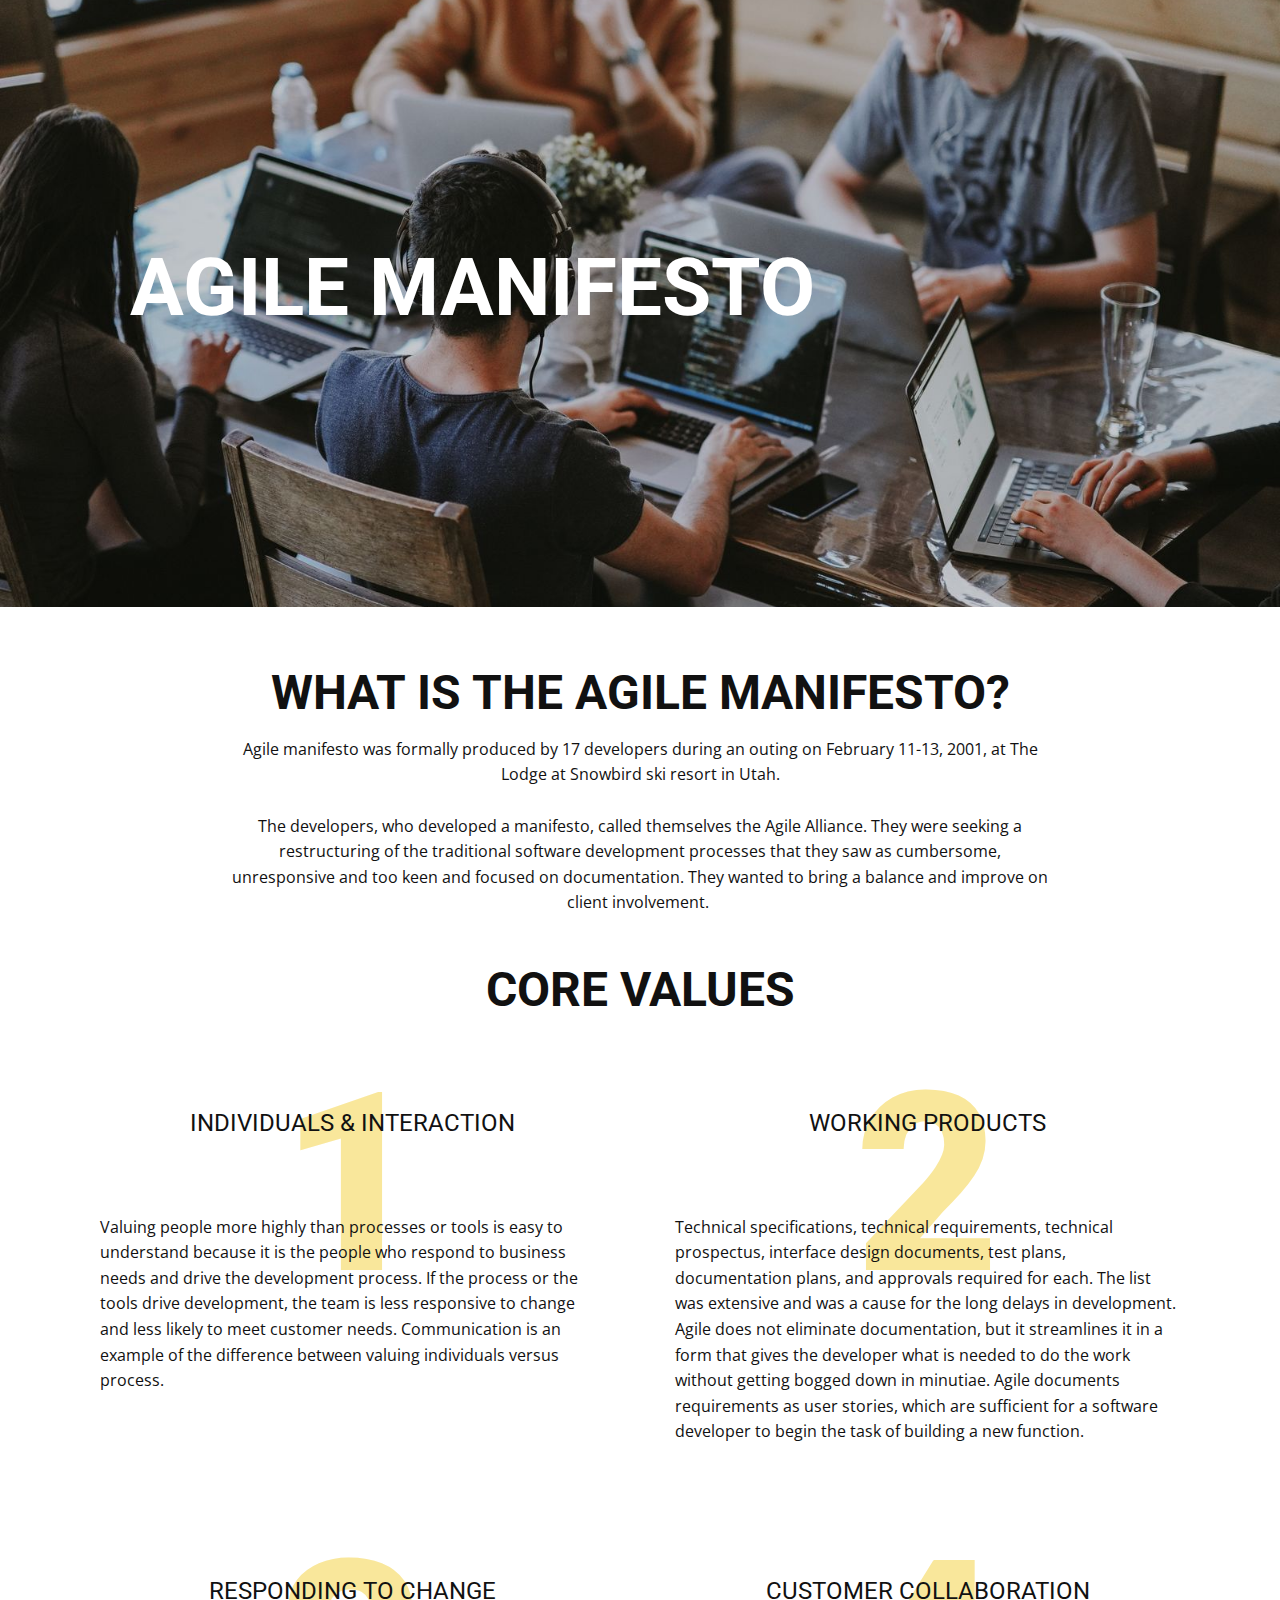
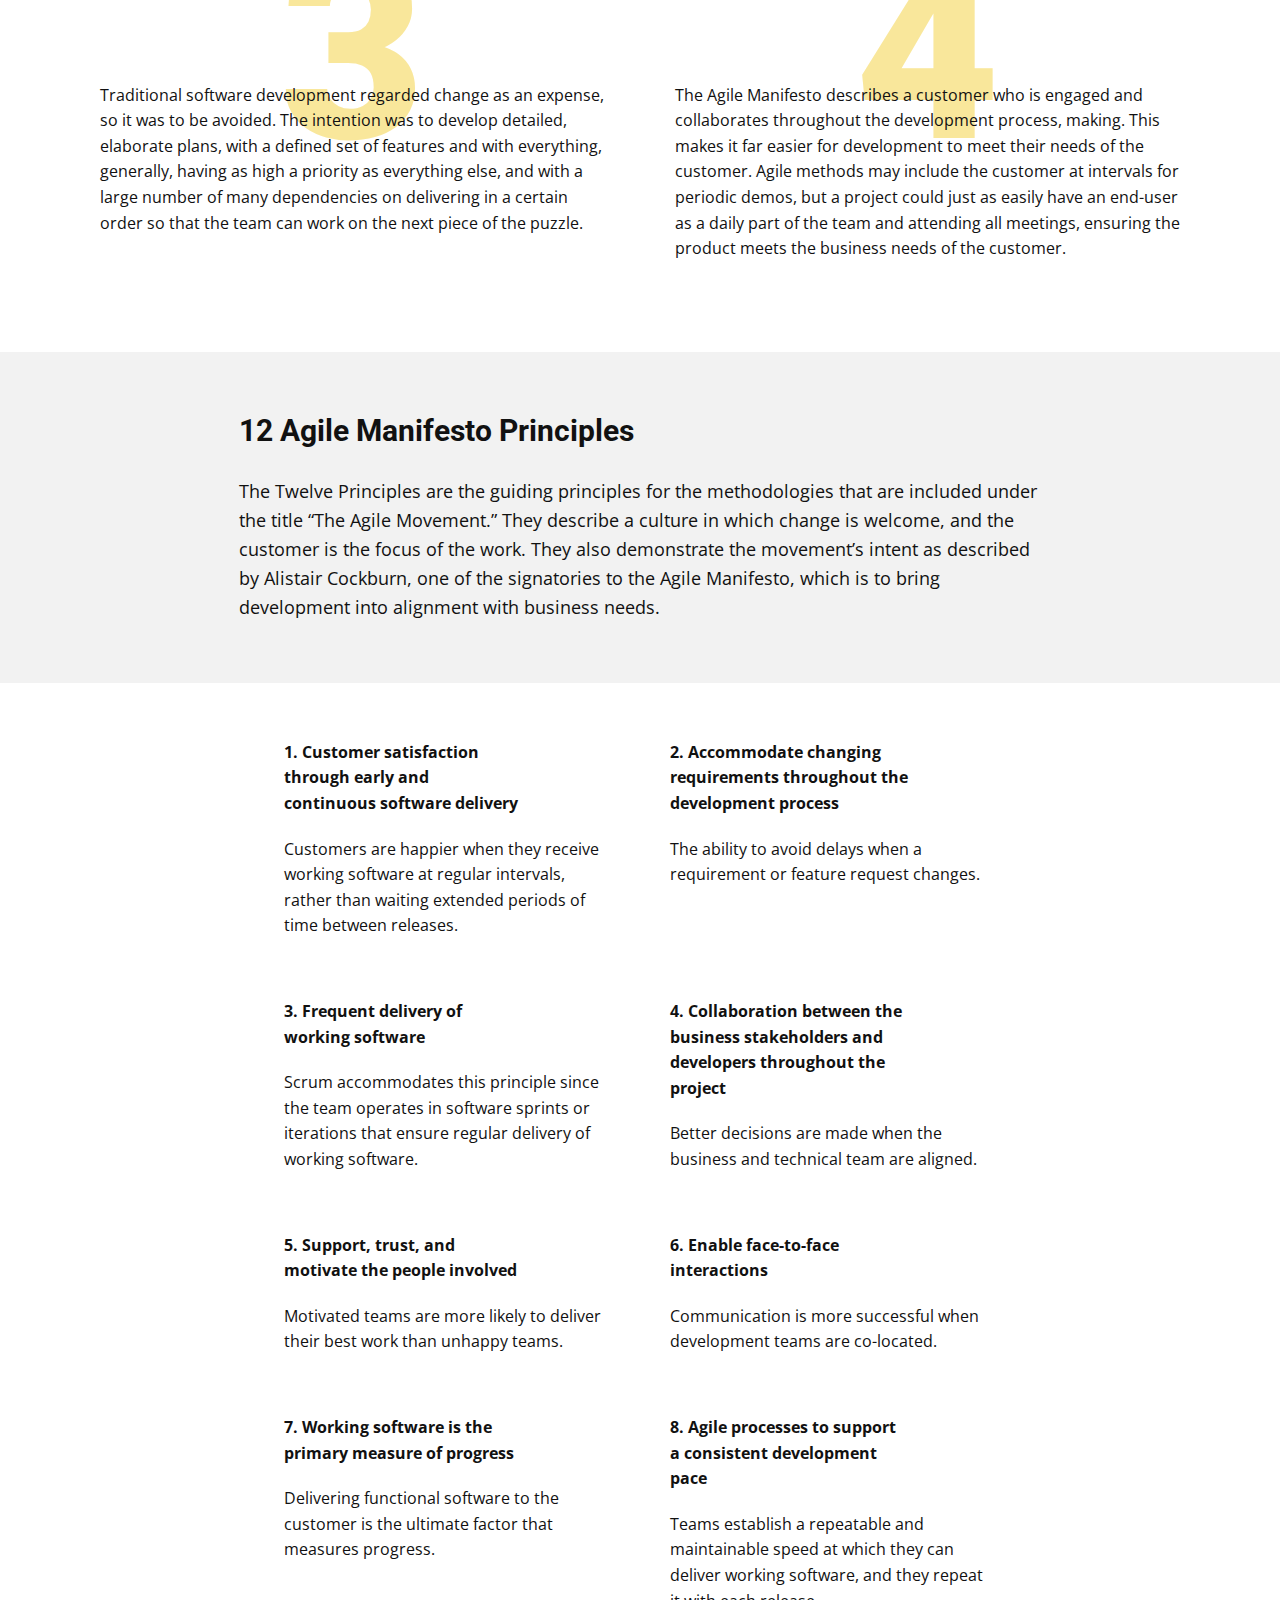
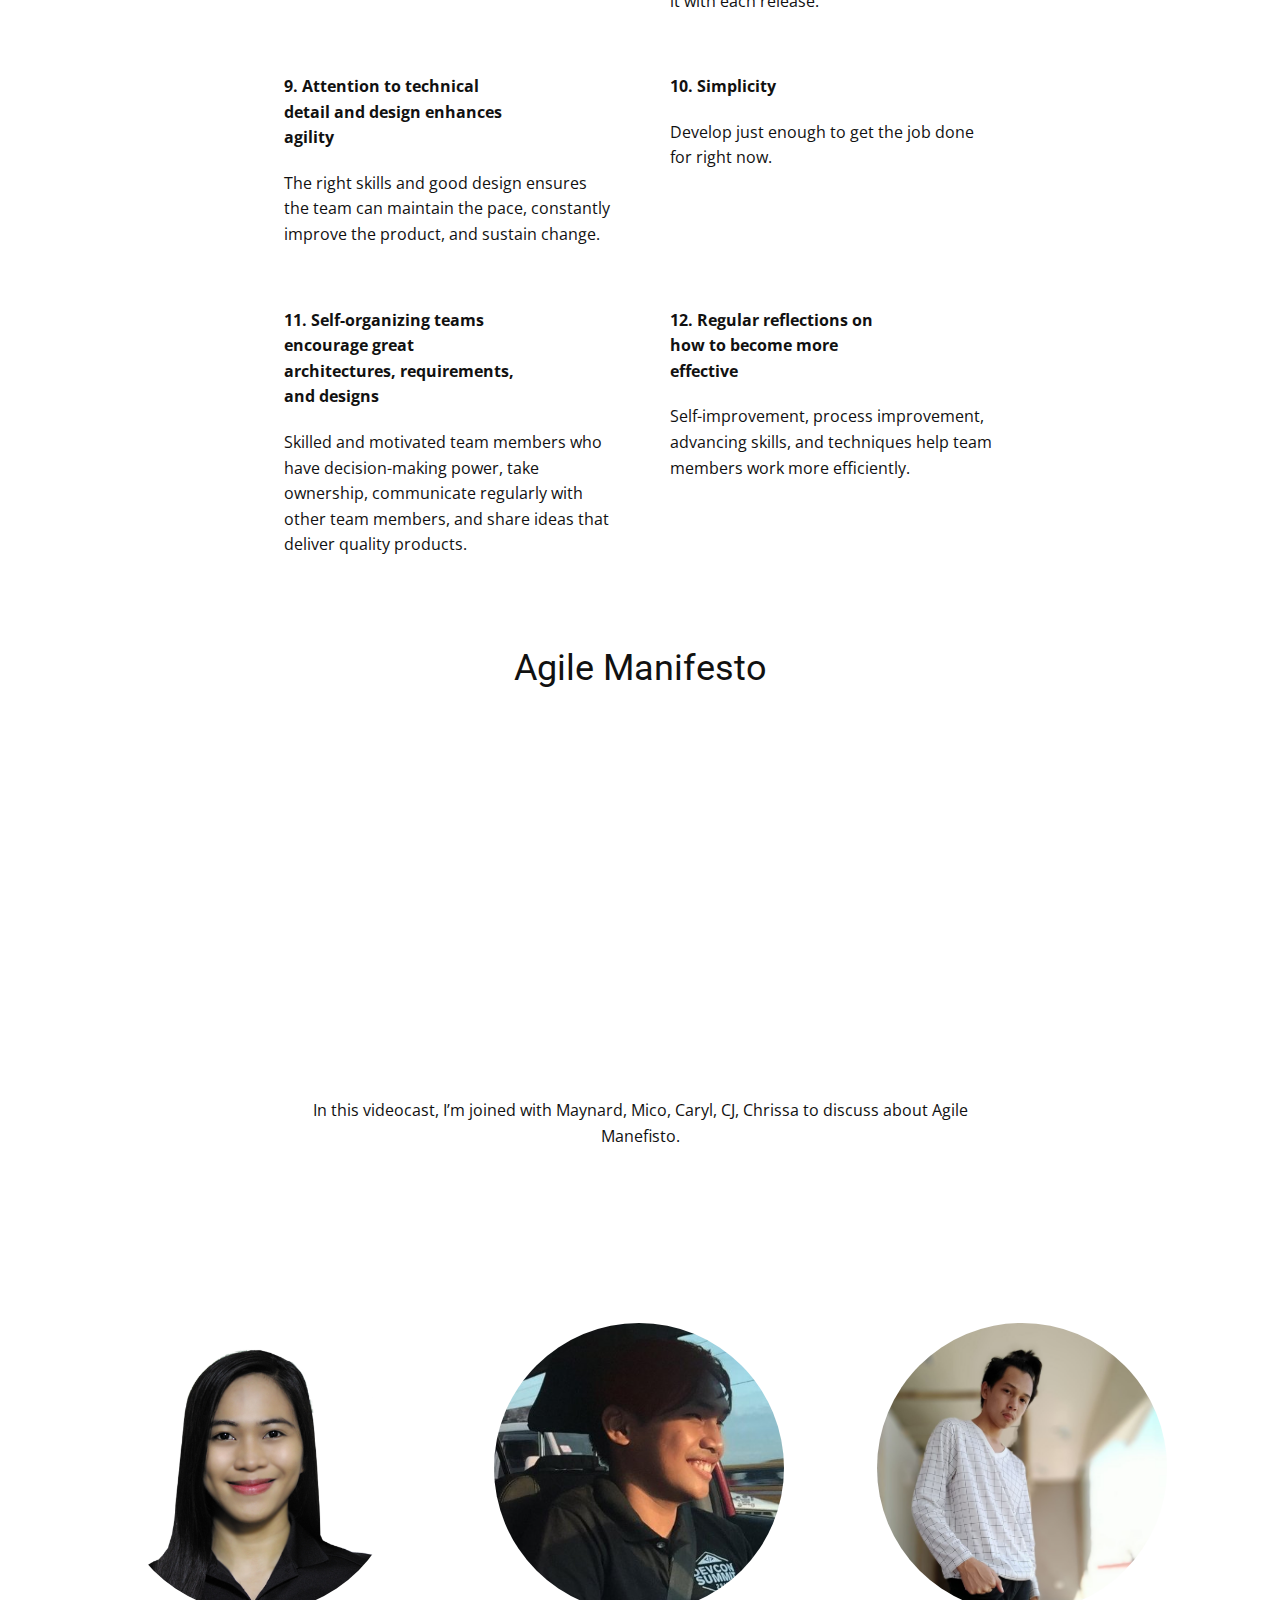
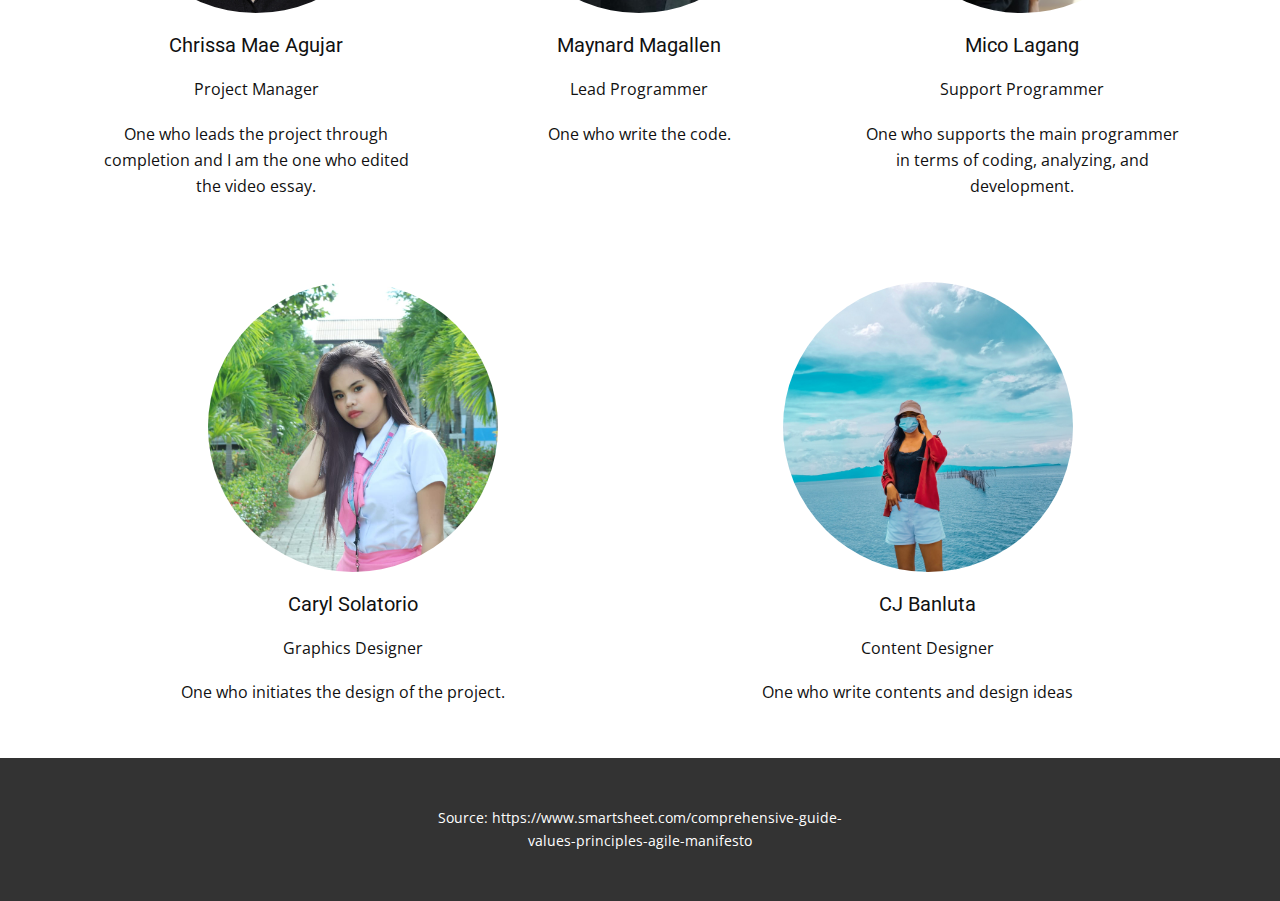
==== Page-1.html @ f0f10c4a "prelim" ====
<!DOCTYPE html>
<html style="font-size: 16px;">
  <head>
    <meta name="viewport" content="width=device-width, initial-scale=1.0">
    <meta charset="utf-8">
    <meta name="keywords" content="online training programs, Why people choose us, 1, 2, 3, 4, 5, 6, Life is Good, why us, Results &amp; Partnerships, Information partners, contact, get in touch, don't be shy">
    <meta name="description" content="">
    <meta name="page_type" content="np-template-header-footer-from-plugin">
    <title>Page 1</title>
    <link rel="stylesheet" href="nicepage.css" media="screen">
<link rel="stylesheet" href="Page-1.css" media="screen">
    <script class="u-script" type="text/javascript" src="jquery.js" defer=""></script>
    <script class="u-script" type="text/javascript" src="nicepage.js" defer=""></script>
    <meta name="generator" content="Nicepage 2.28.1, nicepage.com">
    <link id="u-theme-google-font" rel="stylesheet" href="https://fonts.googleapis.com/css?family=Roboto:100,100i,300,300i,400,400i,500,500i,700,700i,900,900i|Open+Sans:300,300i,400,400i,600,600i,700,700i,800,800i">
    <link id="u-page-google-font" rel="stylesheet" href="https://fonts.googleapis.com/css?family=Roboto:100,100i,300,300i,400,400i,500,500i,700,700i,900,900i">
    
    
    
    
    
    
    
    
    <script type="application/ld+json">{
		"@context": "http://schema.org",
		"@type": "Organization",
		"name": "",
		"url": "index.html"
}</script>
    <meta property="og:title" content="Page 1">
    <meta property="og:type" content="website">
    <meta name="theme-color" content="#391440">
    <link rel="canonical" href="index.html">
    <meta property="og:url" content="index.html">
  </head>
  <body class="u-body u-overlap"><header class="u-align-left u-clearfix u-header u-header" id="sec-073b"><div class="u-clearfix u-sheet u-sheet-1"></div></header>
    <section class="u-clearfix u-image u-section-1" id="carousel_b2f9">
      <div class="u-clearfix u-layout-wrap u-layout-wrap-1">
        <div class="u-layout">
          <div class="u-layout-row">
            <div class="u-align-left u-container-style u-layout-cell u-left-cell u-size-60 u-layout-cell-1">
              <div class="u-container-layout u-container-layout-1">
                <h1 class="u-text u-text-body-alt-color u-text-1">Agile manifesto</h1>
              </div>
            </div>
          </div>
        </div>
      </div>
    </section>
    <section class="u-align-center u-clearfix u-section-2" id="carousel_7f53">
      <div class="u-clearfix u-sheet u-sheet-1">
        <h2 class="u-text u-text-1">What is the Agile Manifesto?</h2>
        <p class="u-text u-text-2">Agile manifesto was formally produced by 17 developers during an outing on February 11-13, 2001, at The Lodge at Snowbird ski resort in Utah. <br>
          <br>The developers, who developed a manifesto, called themselves the Agile Alliance. They were seeking a restructuring of the traditional software development processes that they saw as cumbersome, unresponsive and too keen and focused on documentation. They wanted to bring a balance and improve on client involvement.&nbsp;
        </p>
        <h2 class="u-text u-text-default u-text-3">Core values</h2>
        <div class="u-expanded-width u-list u-repeater u-list-1">
          <div class="u-container-style u-list-item u-repeater-item">
            <div class="u-container-layout u-similar-container u-container-layout-1">
              <h1 class="u-align-center u-text u-text-default u-text-palette-3-light-2 u-text-4">1</h1>
              <h3 class="u-align-center u-text u-text-default u-text-5">INDIVIDUALS &amp; INTERACTION</h3>
              <p class="u-text u-text-default u-text-6">Valuing people more highly than processes or tools is easy to understand because it is the people who respond to business needs and drive the development process. If the process or the tools drive development, the team is less responsive to change and less likely to meet customer needs. Communication is an example of the difference between valuing individuals versus process.</p>
            </div>
          </div>
          <div class="u-container-style u-list-item u-repeater-item">
            <div class="u-container-layout u-similar-container u-container-layout-2">
              <h1 class="u-align-center u-text u-text-default u-text-palette-3-light-2 u-text-7">2</h1>
              <h3 class="u-align-center u-text u-text-default u-text-8">WORKING PRODUCTS</h3>
              <p class="u-text u-text-default u-text-9">Technical specifications, technical requirements, technical prospectus, interface design documents, test plans, documentation plans, and approvals required for each. The list was extensive and was a cause for the long delays in development. Agile does not eliminate documentation, but it streamlines it in a form that gives the developer what is needed to do the work without getting bogged down in minutiae. Agile documents requirements as user stories, which are sufficient for a software developer to begin the task of building a new function.</p>
            </div>
          </div>
          <div class="u-container-style u-list-item u-repeater-item">
            <div class="u-container-layout u-similar-container u-container-layout-3">
              <h1 class="u-align-center u-text u-text-default u-text-palette-3-light-2 u-text-10">3</h1>
              <h3 class="u-align-center u-text u-text-default u-text-11">Responding to Change</h3>
              <p class="u-text u-text-default u-text-12">Traditional software development regarded change as an expense, so it was to be avoided. The intention was to develop detailed, elaborate plans, with a defined set of features and with everything, generally, having as high a priority as everything else, and with a large number of many dependencies on delivering in a certain order so that the team can work on the next piece of the puzzle.</p>
            </div>
          </div>
          <div class="u-container-style u-list-item u-repeater-item">
            <div class="u-container-layout u-similar-container u-container-layout-4">
              <h1 class="u-align-center u-text u-text-default u-text-palette-3-light-2 u-text-13">4</h1>
              <h3 class="u-align-center u-text u-text-default u-text-14">Customer Collaboration</h3>
              <p class="u-text u-text-default u-text-15">The Agile Manifesto describes a customer who is engaged and collaborates throughout the development process, making. This makes it far easier for development to meet their needs of the customer. Agile methods may include the customer at intervals for periodic demos, but a project could just as easily have an end-user as a daily part of the team and attending all meetings, ensuring the product meets the business needs of the customer.</p>
            </div>
          </div>
        </div>
      </div>
    </section>
    <section class="u-clearfix u-grey-5 u-section-3" id="sec-8ea2">
      <div class="u-clearfix u-sheet u-valign-middle u-sheet-1">
        <h3 class="u-text u-text-1">12 Agile Manifesto Principles</h3>
        <p class="u-text u-text-2">The Twelve Principles are the guiding principles for the methodologies that are included under the title “The Agile Movement.” They describe a culture in which change is welcome, and the customer is the focus of the work. They also demonstrate the movement’s intent as described by Alistair Cockburn, one of the signatories to the Agile Manifesto, which is to bring development into alignment with business needs.</p>
      </div>
    </section>
    <section class="u-clearfix u-section-4" id="sec-2fc8">
      <div class="u-clearfix u-sheet u-sheet-1">
        <div class="u-list u-repeater u-list-1">
          <div class="u-container-style u-list-item u-repeater-item">
            <div class="u-container-layout u-similar-container u-container-layout-1">
              <p class="u-text u-text-1">1.&nbsp;Customer satisfaction through early and continuous software delivery</p>
              <p class="u-text u-text-default u-text-2">Customers are happier when they receive working software at regular intervals, rather than waiting extended periods of time between releases.</p>
            </div>
          </div>
          <div class="u-container-style u-list-item u-repeater-item">
            <div class="u-container-layout u-similar-container u-container-layout-2">
              <p class="u-text u-text-3">2.&nbsp;Accommodate changing requirements throughout the development process</p>
              <p class="u-text u-text-default u-text-4">The ability to avoid delays when a requirement or feature request changes.</p>
            </div>
          </div>
          <div class="u-container-style u-list-item u-repeater-item">
            <div class="u-container-layout u-similar-container u-container-layout-3">
              <p class="u-text u-text-5">3.&nbsp;Frequent delivery of working software</p>
              <p class="u-text u-text-default u-text-6">Scrum accommodates this principle since the team operates in software sprints or iterations that ensure regular delivery of working software.</p>
            </div>
          </div>
          <div class="u-container-style u-list-item u-repeater-item">
            <div class="u-container-layout u-similar-container u-container-layout-4">
              <p class="u-text u-text-7">4.&nbsp;Collaboration between the business stakeholders and developers throughout the project</p>
              <p class="u-text u-text-default u-text-8">Better decisions are made when the business and technical team are aligned.</p>
            </div>
          </div>
          <div class="u-container-style u-list-item u-repeater-item">
            <div class="u-container-layout u-similar-container u-container-layout-5">
              <p class="u-text u-text-9">5.&nbsp;Support, trust, and motivate the people involved</p>
              <p class="u-text u-text-default u-text-10">Motivated teams are more likely to deliver their best work than unhappy teams.</p>
            </div>
          </div>
          <div class="u-container-style u-list-item u-repeater-item">
            <div class="u-container-layout u-similar-container u-container-layout-6">
              <p class="u-text u-text-11">6.&nbsp;Enable face-to-face interactions</p>
              <p class="u-text u-text-default u-text-12">Communication is more successful when development teams are co-located.</p>
            </div>
          </div>
          <div class="u-container-style u-list-item u-repeater-item">
            <div class="u-container-layout u-similar-container u-container-layout-7">
              <p class="u-text u-text-13">7.&nbsp;Working software is the primary measure of progress</p>
              <p class="u-text u-text-default u-text-14">Delivering functional software to the customer is the ultimate factor that measures progress.</p>
            </div>
          </div>
          <div class="u-container-style u-list-item u-repeater-item">
            <div class="u-container-layout u-similar-container u-container-layout-8">
              <p class="u-text u-text-15">8.&nbsp;Agile processes to support a consistent development pace</p>
              <p class="u-text u-text-default u-text-16">Teams establish a repeatable and maintainable speed at which they can deliver working software, and they repeat it with each release.</p>
            </div>
          </div>
          <div class="u-container-style u-list-item u-repeater-item">
            <div class="u-container-layout u-similar-container u-container-layout-9">
              <p class="u-text u-text-17">9.&nbsp;Attention to technical detail and design enhances agility</p>
              <p class="u-text u-text-default u-text-18">The right skills and good design ensures the team can maintain the pace, constantly improve the product, and sustain change.</p>
            </div>
          </div>
          <div class="u-container-style u-list-item u-repeater-item">
            <div class="u-container-layout u-similar-container u-container-layout-10">
              <p class="u-text u-text-19">10.&nbsp;Simplicity</p>
              <p class="u-text u-text-default u-text-20">Develop just enough to get the job done for right now.</p>
            </div>
          </div>
          <div class="u-container-style u-list-item u-repeater-item">
            <div class="u-container-layout u-similar-container u-container-layout-11">
              <p class="u-text u-text-21">11.&nbsp;Self-organizing teams encourage great architectures, requirements, and designs</p>
              <p class="u-text u-text-default u-text-22">Skilled and motivated team members who have decision-making power, take ownership, communicate regularly with other team members, and share ideas that deliver quality products.</p>
            </div>
          </div>
          <div class="u-container-style u-list-item u-repeater-item">
            <div class="u-container-layout u-similar-container u-container-layout-12">
              <p class="u-text u-text-23">12. Regular reflections on how to become more effective&nbsp;</p>
              <p class="u-text u-text-default u-text-24">Self-improvement, process improvement, advancing skills, and techniques help team members work more efficiently.</p>
            </div>
          </div>
        </div>
      </div>
    </section>
    <section class="u-align-center u-clearfix u-section-5" id="sec-94af">
      <div class="u-clearfix u-sheet u-sheet-1">
        <h2 class="u-text u-text-1">Agile Manifesto</h2>
        <div class="u-expanded-width-sm u-expanded-width-xs u-video u-video-1">
          <div style="position: absolute; width: 100%; height: 100%; left: 0; top: 0;" class="embed-responsive">
            <iframe style="position: absolute;top: 0;left: 0;width: 100%;height: 100%;" class="embed-responsive-item" src="https://drive.google.com/file/d/12P9JcqxysiCE2VkQQ4gieBLwQtFHk18y/view?usp=sharing" frameborder="0" allowfullscreen=""></iframe>
          </div>
        </div>
        <p class="u-text u-text-2">In this videocast, I’m joined with Maynard, Mico, Caryl, CJ, Chrissa to discuss about Agile Manefisto.</p>
      </div>
    </section>
    <section class="u-clearfix u-section-6" id="sec-1f20">
      <div class="u-clearfix u-sheet u-sheet-1">
        <div class="u-expanded-width u-list u-repeater u-list-1">
          <div class="u-align-center u-container-style u-list-item u-repeater-item">
            <div class="u-container-layout u-similar-container u-valign-top u-container-layout-1">
              <div alt="" class="u-image u-image-circle u-image-1" src=""></div>
              <h5 class="u-align-center-lg u-align-center-md u-align-center-sm u-align-center-xs u-text u-text-1">Chrissa Mae Agujar</h5>
              <p class="u-align-center-lg u-align-center-md u-align-center-sm u-align-center-xs u-text u-text-2">Project Manager</p>
              <p class="u-text u-text-3">One who leads the project through completion and I am the one who edited the video essay.</p>
            </div>
          </div>
          <div class="u-align-center u-container-style u-list-item u-repeater-item">
            <div class="u-container-layout u-similar-container u-valign-top u-container-layout-2">
              <div alt="" class="u-image u-image-circle u-image-2" src="" data-image-width="400" data-image-height="400"></div>
              <h5 class="u-text u-text-4">Maynard Magallen</h5>
              <p class="u-align-center-lg u-align-center-md u-align-center-sm u-align-center-xs u-text u-text-5">Lead Programmer</p>
              <p class="u-text u-text-6">One who write the code.</p>
            </div>
          </div>
          <div class="u-align-center u-container-style u-list-item u-repeater-item">
            <div class="u-container-layout u-similar-container u-valign-top u-container-layout-3">
              <div alt="" class="u-image u-image-circle u-image-3" src=""></div>
              <h5 class="u-text u-text-7">Mico Lagang</h5>
              <p class="u-align-center-lg u-align-center-md u-align-center-sm u-align-center-xs u-text u-text-8">Support Programmer</p>
              <p class="u-text u-text-9">One who supports the main programmer in terms of coding, analyzing, and development.</p>
            </div>
          </div>
        </div>
      </div>
    </section>
    <section class="u-clearfix u-section-7" id="carousel_33d1">
      <div class="u-clearfix u-sheet u-valign-middle u-sheet-1">
        <div class="u-list u-repeater u-list-1">
          <div class="u-align-center u-container-style u-list-item u-repeater-item">
            <div class="u-container-layout u-similar-container u-valign-bottom u-container-layout-1">
              <div alt="" class="u-image u-image-circle u-image-1" src=""></div>
              <h5 class="u-align-center-lg u-align-center-md u-align-center-sm u-align-center-xs u-text u-text-1">Caryl Solatorio</h5>
              <p class="u-align-center-lg u-align-center-md u-align-center-sm u-align-center-xs u-text u-text-2">Graphics Designer</p>
              <p class="u-text u-text-3">One who initiates the design of the project.</p>
            </div>
          </div>
          <div class="u-align-center u-container-style u-list-item u-repeater-item">
            <div class="u-container-layout u-similar-container u-valign-bottom u-container-layout-2">
              <div alt="" class="u-image u-image-circle u-image-2" src=""></div>
              <h5 class="u-text u-text-4">CJ Banluta</h5>
              <p class="u-align-center-lg u-align-center-md u-align-center-sm u-align-center-xs u-text u-text-5">Content Designer</p>
              <p class="u-text u-text-6">One who write contents and design ideas</p>
            </div>
          </div>
        </div>
      </div>
    </section>
    
    
    <footer class="u-align-center u-clearfix u-footer u-grey-80 u-footer" id="sec-d716"><div class="u-clearfix u-sheet u-sheet-1">
        <p class="u-small-text u-text u-text-variant u-text-1">Source:&nbsp;https://www.smartsheet.com/comprehensive-guide-values-principles-agile-manifesto</p>
      </div></footer>
  </body>
</html>
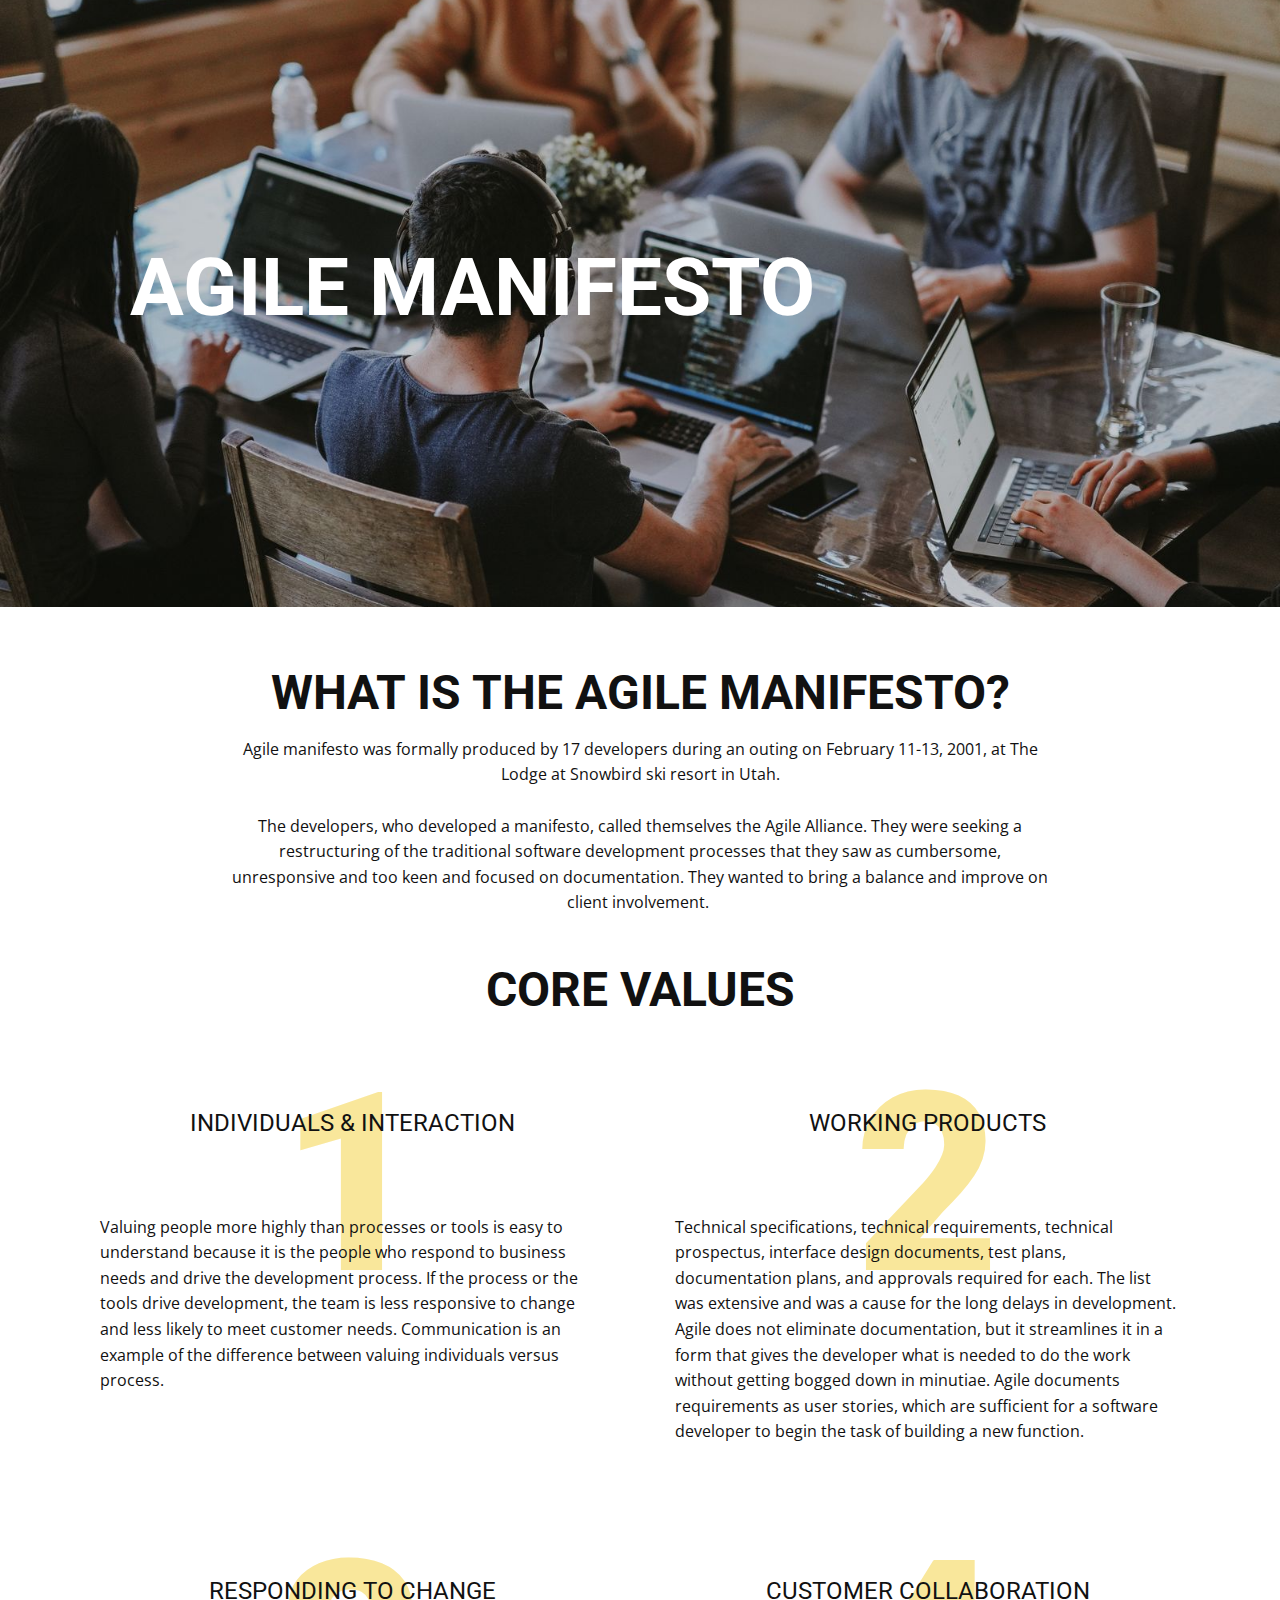
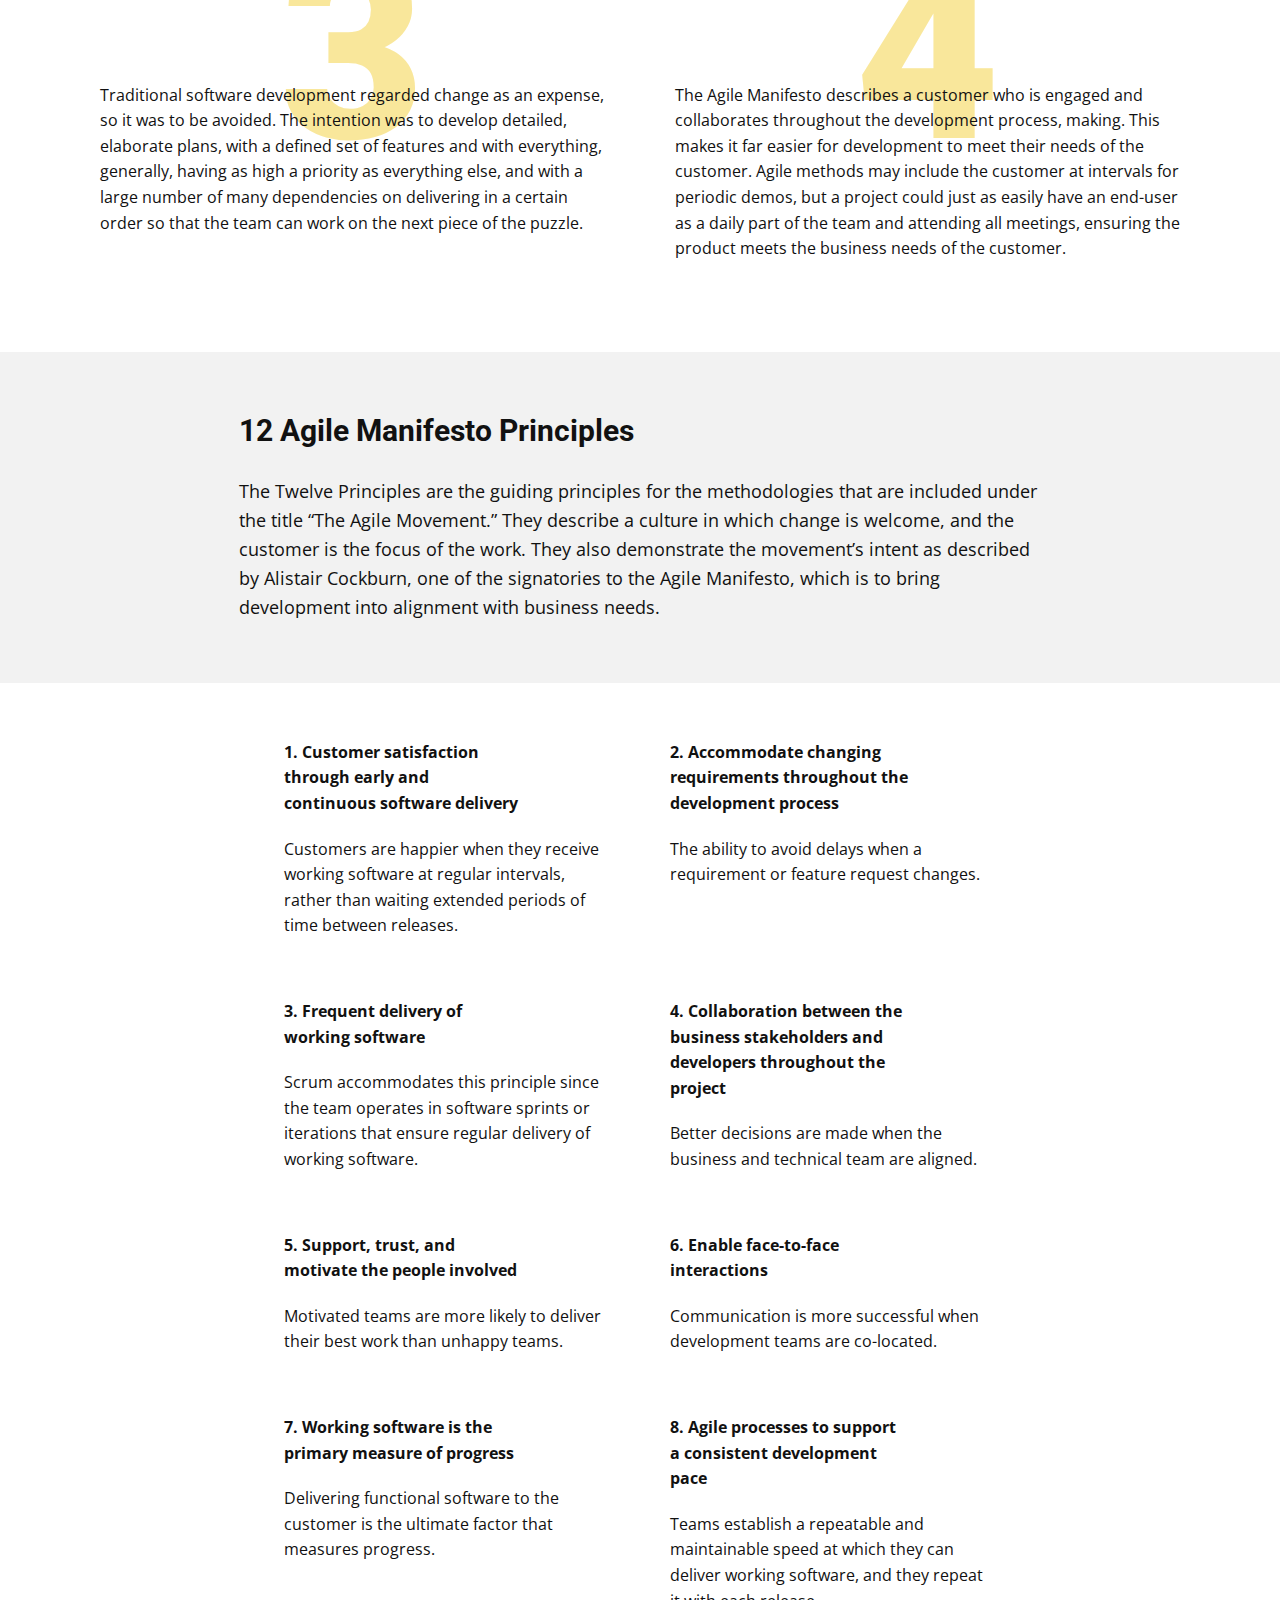
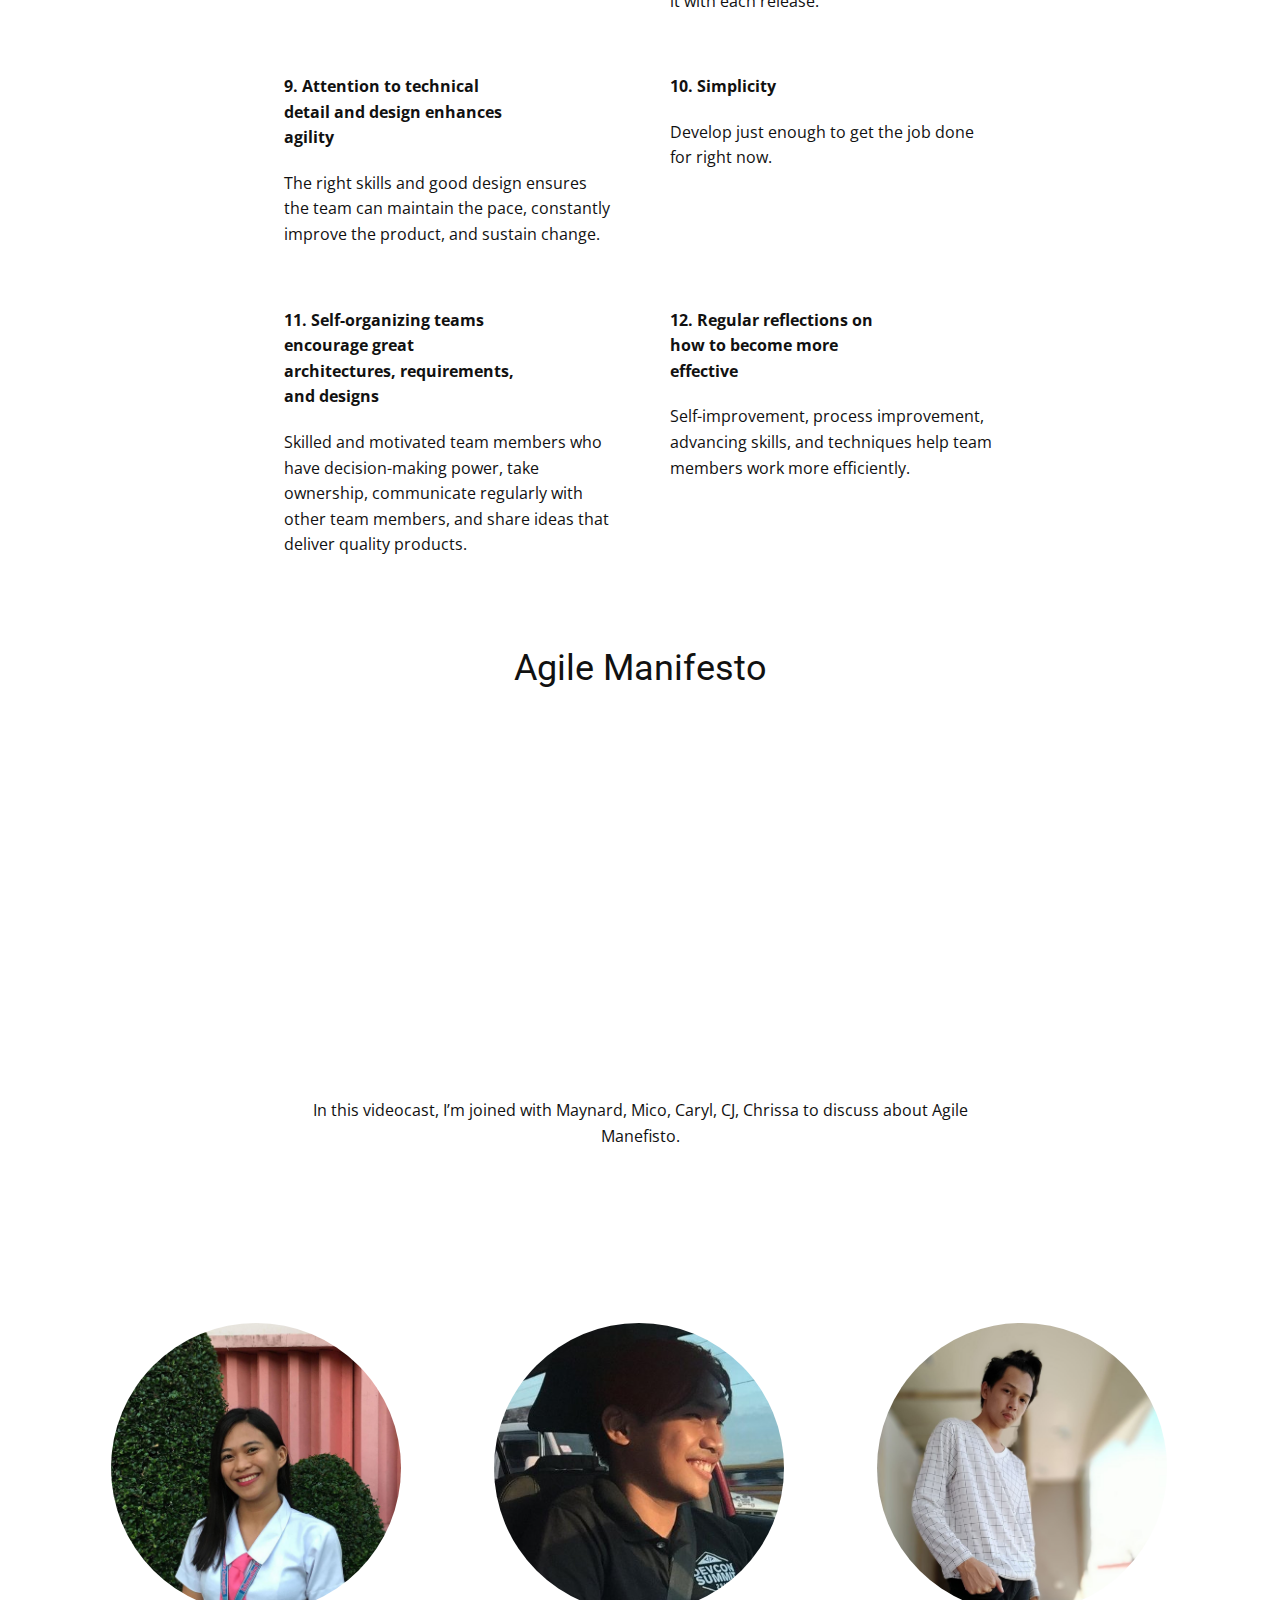
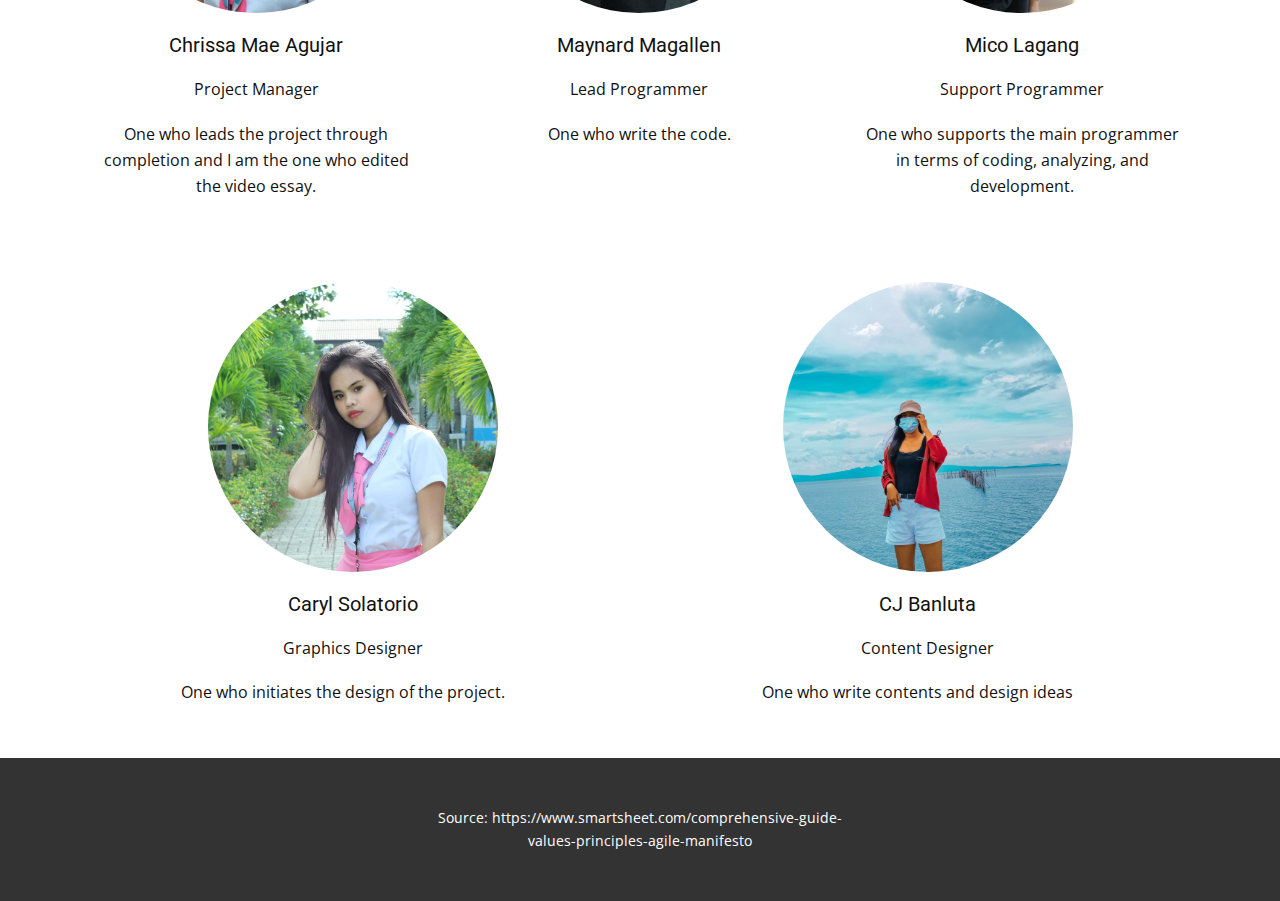
==== commit cf7f93e0: "prelim" ====
--- a/Page-1.html
+++ b/Page-1.html
@@ -176,7 +176,7 @@
         <h2 class="u-text u-text-1">Agile Manifesto</h2>
         <div class="u-expanded-width-sm u-expanded-width-xs u-video u-video-1">
           <div style="position: absolute; width: 100%; height: 100%; left: 0; top: 0;" class="embed-responsive">
-            <iframe style="position: absolute;top: 0;left: 0;width: 100%;height: 100%;" class="embed-responsive-item" src="https://drive.google.com/file/d/12P9JcqxysiCE2VkQQ4gieBLwQtFHk18y/view?usp=sharing" frameborder="0" allowfullscreen=""></iframe>
+            <iframe style="position: absolute;top: 0;left: 0;width: 100%;height: 100%;" class="embed-responsive-item" src="https://www.youtube.com/embed/Zu8tn4IG_ho?mute=0&amp;showinfo=0&amp;controls=0&amp;start=0" frameborder="0" allowfullscreen=""></iframe>
           </div>
         </div>
         <p class="u-text u-text-2">In this videocast, I’m joined with Maynard, Mico, Caryl, CJ, Chrissa to discuss about Agile Manefisto.</p>
--- a/Page-1.css
+++ b/Page-1.css
@@ -193,7 +193,7 @@
 .u-section-5 .u-text-2 {width: 340px} }.u-section-6 .u-sheet-1 {min-height: 549px}
 .u-section-6 .u-list-1 {min-height: 440px; grid-gap: 10px 10px; grid-template-columns: calc(33.3333% - 7px) calc(33.3333% - 7px) calc(33.3333% - 7px); grid-template-rows: auto; height: auto; margin: 65px auto 45px 0}
 .u-section-6 .u-container-layout-1 {padding: 30px}
-.u-section-6 .u-image-1 {width: 290px; height: 290px; background-image: url("images/mimi.jpg"); background-position: 50% 50%; margin: 0 auto}
+.u-section-6 .u-image-1 {width: 290px; height: 290px; background-image: url("images/123005715_2672329316416169_3027819584795876358_n.jpg"); background-position: 50% 50%; margin: 0 auto}
 .u-section-6 .u-text-1 {margin: 20px 0 0}
 .u-section-6 .u-text-2 {margin: 20px 0 0}
 .u-section-6 .u-text-3 {margin: 20px 0 0}
